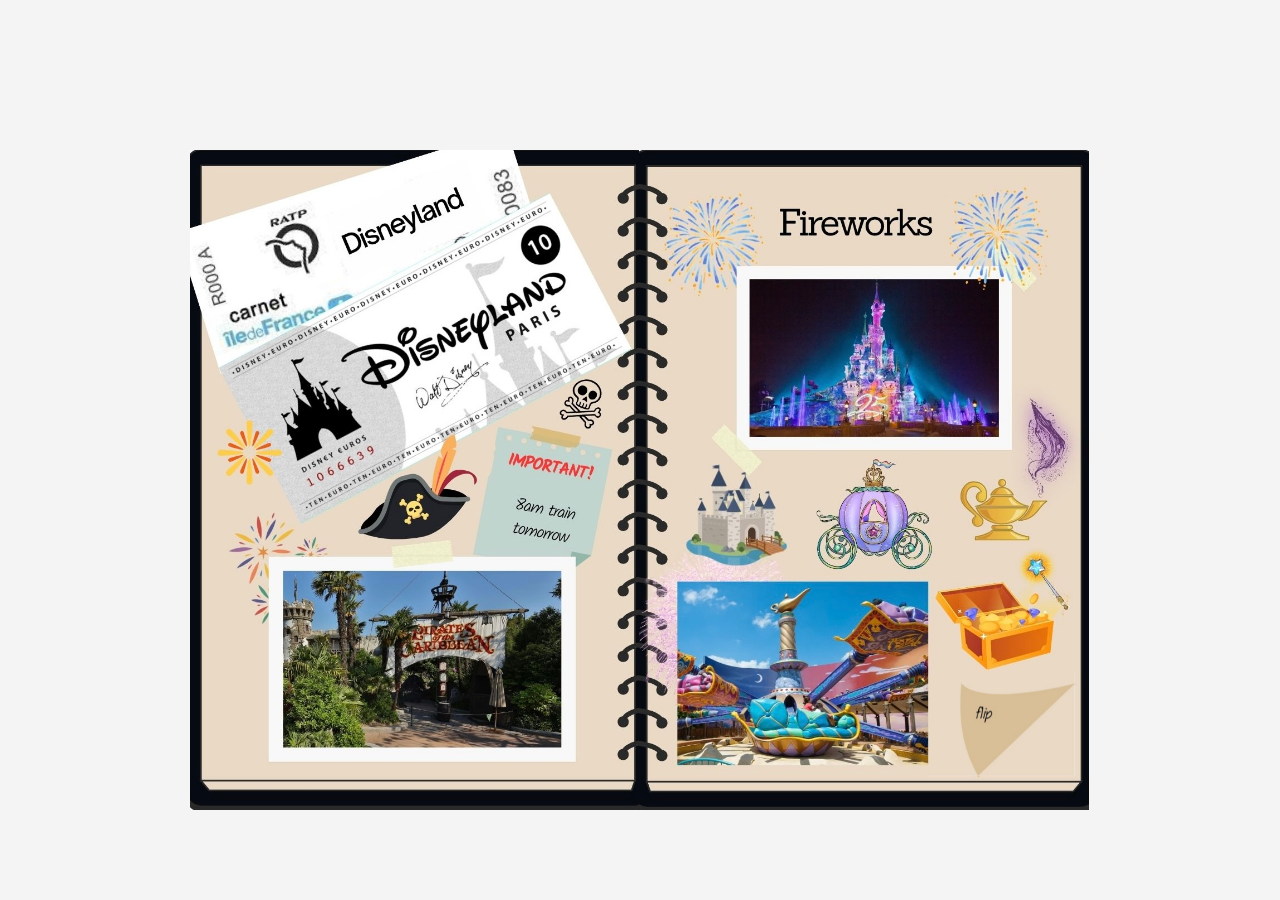
==== index.html @ 37181499 "Initial commit" ====
<!DOCTYPE html>
<html lang="en">

<head>
    <meta charset="UTF-8">
    <meta name="viewport" content="width=device-width, initial-scale=1.0">
    <title>Book Flip</title>
    <link rel="stylesheet" href="style.css">
</head>

<body>
    <div class="book-container">

        <div class="book">

            <!-- Scene 5 LEFT (static) -->
            <div class="page static-left">
                <img src="assets/scene5/scene5-left.jpg" alt="Scene 5 Left">
            </div>

            <!-- Scene 5 RIGHT (flipping page) -->
            <div class="page flip-page" id="flipPage">
                <div class="front">
                    <img src="assets/scene5/scene5-right.jpg" alt="Scene 5 Right">
                </div>
                <div class="back">
                    <img src="assets/scene6/scene6-left.jpg" alt="Scene 6 Left">
                </div>
            </div>

            <div class="page flip-page" id="page2">
                <div class="front">
                    <img src="assets/scene6/scene6-right.jpg">
                </div>
                <div class="back">
                    <img src="assets/scene7/scene7-left.jpg">
                </div>
            </div>

            <!-- Scene 6 RIGHT (revealed after flip) -->
            <div class="page static-right">
                <img src="assets/scene6/scene6-right.jpg">
            </div>

        </div>

        <button class="flip-btn" onclick="flipPage(event)">
            <img src="assets/button.jpg">
        </button>
    </div>

    <script src="script.js"></script>
</body>

</html>
---- style.css ----
body {
    margin: 0;
    min-height: 100vh;
    display: flex;
    flex-direction: column;
    align-items: center;
    justify-content: center;
    background: #f4f4f4;
}

/* NEW: wrapper so button is relative to book */
.book-container {
    position: relative;
    width: 90vw;
    max-width: 900px;
}

/* BOOK */
.book {
    position: relative;
    width: 100%;
    aspect-ratio: 3 / 2;
    perspective: 2000px;
}

/* BASE PAGE */
.page {
    position: absolute;
    top: 0;
    width: 50%;
    height: 110%;
}

/* IMAGES */
.page img {
    width: 100%;
    height: 100%;
    object-fit: cover;
    background: white;
    display: block;
}

/* LEFT PAGE */
.static-left {
    left: 0;
    z-index: 1;
}

/* RIGHT PAGE (behind) */
.static-right {
    left: calc(50% - 1px);
    z-index: 0;
}

/* FLIPPING PAGE */
.flip-page {
    left: calc(50% - 1px);
    transform-style: preserve-3d;
    transform-origin: left;
    transition: transform 1s ease;
    z-index: 2;
}

/* FLIP */
.flip-page.flipped {
    transform: rotateY(-180deg);
}

/* FRONT & BACK */
.front,
.back {
    position: absolute;
    width: 100%;
    height: 100%;
    backface-visibility: hidden;
}

.back {
    transform: rotateY(180deg);
}

.flip-btn {
    position: absolute;
    top: 87%;
    right: 1%;
    /* centers on right page */

    background: transparent;
    border: none;
    cursor: pointer;
    z-index: 10;
    display: flex;
    justify-content: end;
}

/* BUTTON IMAGE */
.flip-btn img {
    width: 35%;
    height: auto;
    display: block;
}

/* STACKING ORDER */
#flipPage {
    z-index: 3;
}

#page2 {
    z-index: 2;
}

/* 📱 MOBILE */
@media (max-width: 600px) {
    .book-container {
        width: 95vw;
    }

    .book {
        aspect-ratio: 2 / 3;
    }

    .flip-btn img {
        width: 45px;
    }
}
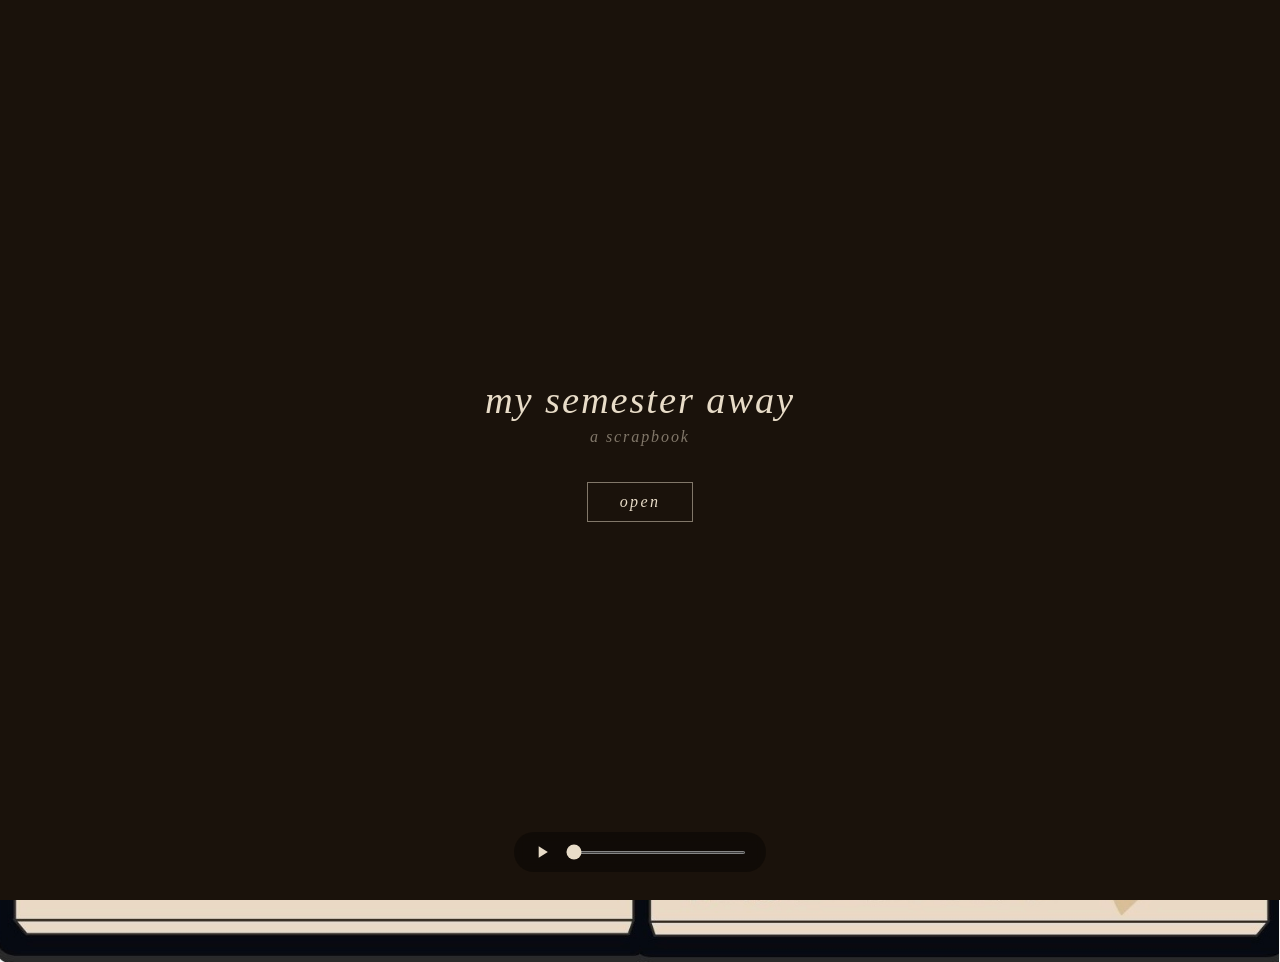
==== commit 0c57dd54: "scn1&2 v1" ====
--- a/index.html
+++ b/index.html
@@ -1,55 +1,122 @@
-<!DOCTYPE html>
+<!doctype html>
 <html lang="en">
+  <head>
+    <meta charset="UTF-8" />
+    <meta name="viewport" content="width=device-width, initial-scale=1.0" />
+    <title>Book Flip</title>
+    <link rel="stylesheet" href="style.css" />
+  </head>
 
-<head>
-    <meta charset="UTF-8">
-    <meta name="viewport" content="width=device-width, initial-scale=1.0">
-    <title>Book Flip</title>
-    <link rel="stylesheet" href="style.css">
-</head>
+  <body>
+    <audio id="mainAudio" src="assets/scene1&2/scene1and2.mp3"></audio>
 
-<body>
+    <!-- SCENE 0 — start screen -->
+    <div id="scene0" class="scene-overlay scene0-bg">
+      <div class="scene0-content">
+        <p class="scene0-title">my semester away</p>
+        <p class="scene0-sub">a scrapbook</p>
+        <button id="startBtn" class="start-btn">open</button>
+      </div>
+    </div>
+
+    <!-- SCENE 1 -->
+    <div id="scene1" class="scene-overlay hidden">
+      <div class="train-bg"></div>
+      <img src="assets/scene1&2/scn1.png" id="bag" class="bag-overlay" />
+      <img src="assets/scene1&2/hand.png" id="hand" class="hand-overlay" />
+    </div>
+
+    <div id="audioControls" class="audio-controls">
+      <button id="playPauseBtn" class="play-pause-btn" aria-label="Play/Pause">
+        <svg
+          id="iconPlay"
+          viewBox="0 0 24 24"
+          fill="currentColor"
+          width="20"
+          height="20"
+        >
+          <path d="M8 5v14l11-7z" />
+        </svg>
+        <svg
+          id="iconPause"
+          viewBox="0 0 24 24"
+          fill="currentColor"
+          width="20"
+          height="20"
+          class="hidden"
+        >
+          <path d="M6 19h4V5H6v14zm8-14v14h4V5h-4z" />
+        </svg>
+      </button>
+      <input
+        type="range"
+        id="audioSlider"
+        class="audio-slider"
+        min="0"
+        max="100"
+        value="0"
+        step="0.1"
+      />
+    </div>
+
+    <!-- SCENE 2 -->
+    <div id="scene2" class="scene-overlay hidden">
+      <img id="scn2img" src="assets/scene1&2/scn2.png" class="cover-full" />
+      <div class="click-hint">click to open</div>
+    </div>
+
     <div class="book-container">
-
-        <div class="book">
-
-            <!-- Scene 5 LEFT (static) -->
-            <div class="page static-left">
-                <img src="assets/scene5/scene5-left.jpg" alt="Scene 5 Left">
-            </div>
-
-            <!-- Scene 5 RIGHT (flipping page) -->
-            <div class="page flip-page" id="flipPage">
-                <div class="front">
-                    <img src="assets/scene5/scene5-right.jpg" alt="Scene 5 Right">
-                </div>
-                <div class="back">
-                    <img src="assets/scene6/scene6-left.jpg" alt="Scene 6 Left">
-                </div>
-            </div>
-
-            <div class="page flip-page" id="page2">
-                <div class="front">
-                    <img src="assets/scene6/scene6-right.jpg">
-                </div>
-                <div class="back">
-                    <img src="assets/scene7/scene7-left.jpg">
-                </div>
-            </div>
-
-            <!-- Scene 6 RIGHT (revealed after flip) -->
-            <div class="page static-right">
-                <img src="assets/scene6/scene6-right.jpg">
-            </div>
-
+      <!-- COVER : flips open to reveal book -->
+       <div class="book-container book-hidden"></div>
+      <div class="page flip-page" id="coverPage">
+        <div class="front">
+          <img
+            src="assets/scene1&2/scn2.png"
+            alt="Cover"
+            style="object-fit: cover"
+          />
         </div>
 
-        <button class="flip-btn" onclick="flipPage(event)">
-            <img src="assets/button.jpg">
-        </button>
+        <div class="back inside-cover"></div>
+        </div>
+      </div>
+
+      <div class="book">
+        <!-- Scene 5 LEFT (static) -->
+        <div class="page static-left">
+          <img src="assets/scene5/scene5-left.jpg" alt="Scene 5 Left" />
+        </div>
+
+        <!-- Scene 5 RIGHT (flipping page) -->
+        <div class="page flip-page" id="flipPage">
+          <div class="front">
+            <img src="assets/scene5/scene5-right.jpg" alt="Scene 5 Right" />
+          </div>
+          <div class="back">
+            <img src="assets/scene6/scene6-left.jpg" alt="Scene 6 Left" />
+          </div>
+        </div>
+
+        <div class="page flip-page" id="page2">
+          <div class="front">
+            <img src="assets/scene6/scene6-right.jpg" />
+          </div>
+          <div class="back">
+            <img src="assets/scene7/scene7-left.jpg" />
+          </div>
+        </div>
+
+        <!-- Scene 6 RIGHT (revealed after flip) -->
+        <div class="page static-right">
+          <img src="assets/scene6/scene6-right.jpg" />
+        </div>
+      </div>
+
+      <button class="flip-btn" onclick="flipPage(event)">
+        <img src="assets/button.jpg" />
+      </button>
     </div>
 
     <script src="script.js"></script>
-</body>
-
-</html>+  </body>
+</html>
--- a/style.css
+++ b/style.css
@@ -13,6 +13,7 @@
     position: relative;
     width: 90vw;
     max-width: 900px;
+    display: none;
 }
 
 /* BOOK */
@@ -81,23 +82,18 @@
 
 .flip-btn {
     position: absolute;
-    top: 87%;
-    right: 1%;
-    /* centers on right page */
-
+    bottom: 0;
+    right: 0;
+    width: 50%;
+    height: 20%;
     background: transparent;
     border: none;
     cursor: pointer;
     z-index: 10;
-    display: flex;
-    justify-content: end;
-}
-
-/* BUTTON IMAGE */
+}
+
 .flip-btn img {
-    width: 35%;
-    height: auto;
-    display: block;
+    display: none;
 }
 
 /* STACKING ORDER */
@@ -113,6 +109,7 @@
 @media (max-width: 600px) {
     .book-container {
         width: 95vw;
+
     }
 
     .book {
@@ -122,4 +119,213 @@
     .flip-btn img {
         width: 45px;
     }
+}
+
+/* SCENE OVERLAYS */
+.scene-overlay {
+    position: fixed;
+    inset: 0;
+    width: 100vw;
+    height: 100vh;
+    z-index: 100;
+    overflow: hidden;
+}
+
+/* SCENE 0 */
+.scene0-bg {
+    background: #1a120b;
+    display: flex;
+    align-items: center;
+    justify-content: center;
+}
+
+.scene0-content {
+    text-align: center;
+}
+
+.scene0-title {
+    font-family: Georgia, serif;
+    font-style: italic;
+    color: #e8dcc8;
+    font-size: 2.4rem;
+    margin: 0 0 6px;
+    letter-spacing: 0.05em;
+}
+
+.scene0-sub {
+    font-family: Georgia, serif;
+    font-style: italic;
+    color: rgba(232, 220, 200, 0.5);
+    font-size: 1rem;
+    margin: 0 0 36px;
+    letter-spacing: 0.12em;
+}
+
+.start-btn {
+    background: transparent;
+    border: 1px solid rgba(232, 220, 200, 0.5);
+    color: #e8dcc8;
+    font-family: Georgia, serif;
+    font-style: italic;
+    font-size: 1rem;
+    padding: 10px 32px;
+    cursor: pointer;
+    letter-spacing: 0.15em;
+    transition: border-color 0.3s, color 0.3s;
+}
+
+.start-btn:hover {
+    border-color: #e8dcc8;
+    color: #fff;
+}
+
+/* SCENE 1 */
+.train-bg {
+    position: absolute;
+    inset: 0;
+    background: url('assets/scene1&2/train.gif') center / cover no-repeat;
+}
+
+.bag-overlay {
+    position: absolute;
+    bottom: 0;
+    right: 0;
+    width: 30%;
+    object-fit: contain;
+    object-position: bottom;
+}
+
+/* hand starts invisible, transitions in */
+.hand-overlay {
+    position: absolute;
+    bottom: 2%;
+    right: 0%;
+    width: 18%;
+    object-fit: contain;
+    opacity: 0;
+    transition: opacity 0.2s ease;
+    transform: rotate(45deg);
+}
+
+.hand-overlay.visible {
+    opacity: 1;
+    transform: rotate(45deg);
+}
+
+/* SCENE 2 */
+.cover-full {
+    position: absolute;
+    bottom: 0;
+    left: 50%;
+    width: 38%;
+    height: auto;
+    object-fit: contain;
+    transform: translateX(-50%);
+    transform-origin: bottom center;
+    transition: width 0.8s cubic-bezier(0.4, 0, 0.2, 1),
+        height 0.8s cubic-bezier(0.4, 0, 0.2, 1),
+        left 0.8s cubic-bezier(0.4, 0, 0.2, 1),
+        transform 0.8s cubic-bezier(0.4, 0, 0.2, 1);
+}
+
+.cover-full.expanded {
+    width: auto;
+    height: 100%;
+    left: 50%;
+    transform: translateX(-50%);
+    object-fit: contain;
+}
+
+.click-hint {
+    position: absolute;
+    bottom: 32px;
+    left: 50%;
+    transform: translateX(-50%);
+    font-family: Georgia, serif;
+    font-style: italic;
+    color: rgba(255, 255, 255, 0.7);
+    font-size: 0.9rem;
+    letter-spacing: 0.08em;
+    animation: pulse 2s ease-in-out infinite;
+}
+
+@keyframes pulse {
+
+    0%,
+    100% {
+        opacity: 0.4;
+    }
+
+    50% {
+        opacity: 1;
+    }
+}
+
+/* UTILITIES */
+.hidden {
+    display: none;
+}
+
+.fade-out {
+    animation: fadeOut 0.6s ease forwards;
+}
+
+@keyframes fadeOut {
+    to {
+        opacity: 0;
+        pointer-events: none;
+    }
+}
+
+.audio-controls {
+    position: fixed;
+    bottom: 28px;
+    left: 50%;
+    transform: translateX(-50%);
+    display: flex;
+    align-items: center;
+    gap: 12px;
+    z-index: 200;
+    background: rgba(0, 0, 0, 0.35);
+    backdrop-filter: blur(6px);
+    padding: 10px 18px;
+    border-radius: 40px;
+}
+
+.play-pause-btn {
+    background: none;
+    border: none;
+    color: #e8dcc8;
+    cursor: pointer;
+    display: flex;
+    align-items: center;
+    padding: 0;
+    flex-shrink: 0;
+}
+
+.audio-slider {
+    width: 180px;
+    accent-color: #e8dcc8;
+    cursor: pointer;
+    height: 3px;
+}
+
+.book-hidden {
+    display: none;
+}
+
+.flip-btn img {
+    display: none;
+}
+
+.flip-btn {
+    position: absolute;
+    bottom: 0;
+    right: 0;
+    width: 50%;
+    height: 20%;
+    background: transparent;
+    border: none;
+    cursor: pointer;
+    z-index: 10;
 }
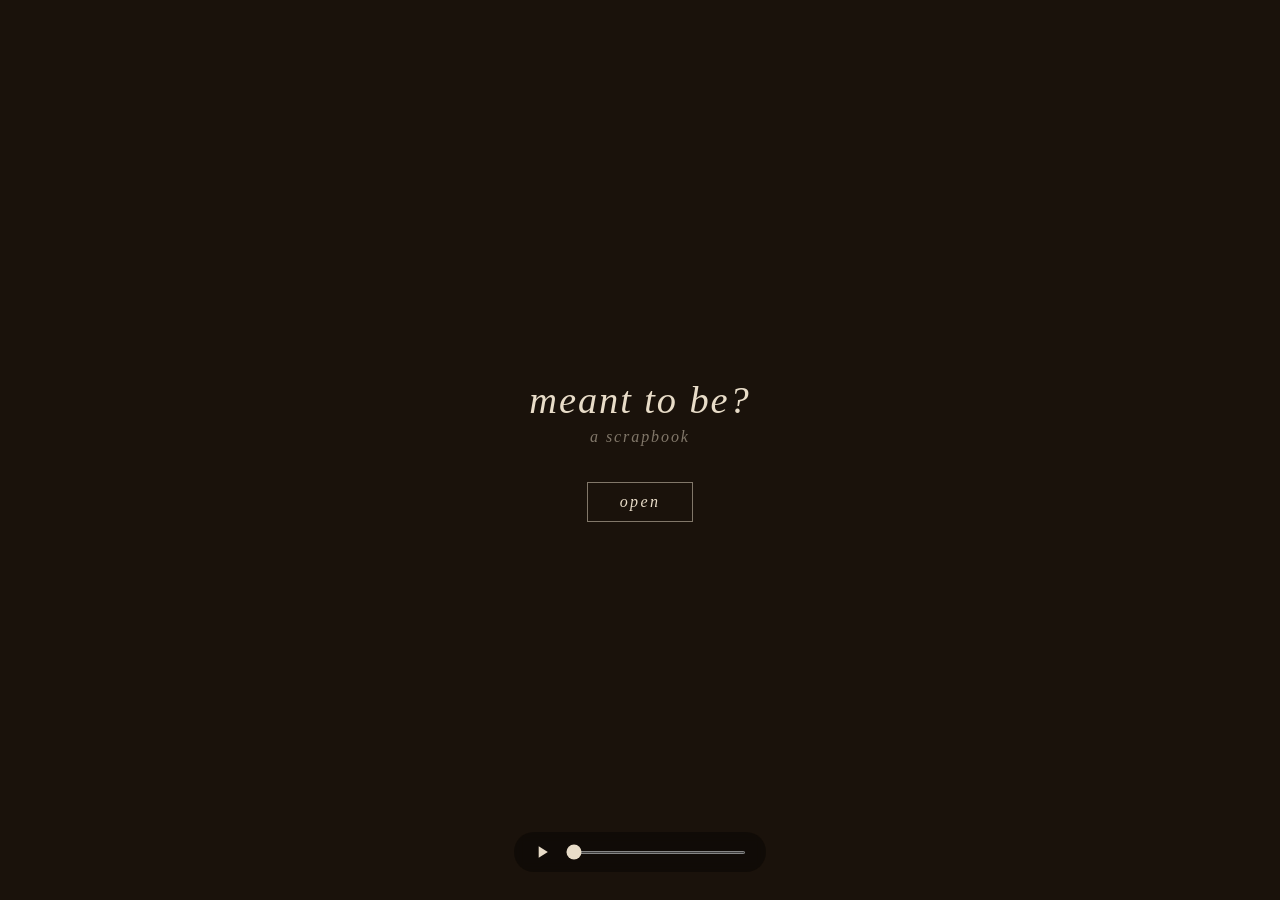
==== commit 53c9f3ff: "scn1&2 bg book fix" ====
--- a/index.html
+++ b/index.html
@@ -3,17 +3,16 @@
   <head>
     <meta charset="UTF-8" />
     <meta name="viewport" content="width=device-width, initial-scale=1.0" />
-    <title>Book Flip</title>
+    <title>meant to be?</title>
     <link rel="stylesheet" href="style.css" />
   </head>
-
   <body>
     <audio id="mainAudio" src="assets/scene1&2/scene1and2.mp3"></audio>
 
-    <!-- SCENE 0 — start screen -->
+    <!-- SCENE 0 -->
     <div id="scene0" class="scene-overlay scene0-bg">
       <div class="scene0-content">
-        <p class="scene0-title">my semester away</p>
+        <p class="scene0-title">meant to be?</p>
         <p class="scene0-sub">a scrapbook</p>
         <button id="startBtn" class="start-btn">open</button>
       </div>
@@ -26,7 +25,8 @@
       <img src="assets/scene1&2/hand.png" id="hand" class="hand-overlay" />
     </div>
 
-    <div id="audioControls" class="audio-controls">
+    <!-- AUDIO CONTROLS -->
+    <div id="audioControls" class="audio-controls hidden">
       <button id="playPauseBtn" class="play-pause-btn" aria-label="Play/Pause">
         <svg
           id="iconPlay"
@@ -62,32 +62,15 @@
     <!-- SCENE 2 -->
     <div id="scene2" class="scene-overlay hidden">
       <img id="scn2img" src="assets/scene1&2/scn2.png" class="cover-full" />
-      <div class="click-hint">click to open</div>
+      <button id="openBookBtn" class="open-book-btn">open the scrapbook</button>
     </div>
 
+    <!-- BOOK -->
     <div class="book-container">
-      <!-- COVER : flips open to reveal book -->
-       <div class="book-container book-hidden"></div>
-      <div class="page flip-page" id="coverPage">
-        <div class="front">
-          <img
-            src="assets/scene1&2/scn2.png"
-            alt="Cover"
-            style="object-fit: cover"
-          />
-        </div>
-
-        <div class="back inside-cover"></div>
-        </div>
-      </div>
-
       <div class="book">
-        <!-- Scene 5 LEFT (static) -->
         <div class="page static-left">
           <img src="assets/scene5/scene5-left.jpg" alt="Scene 5 Left" />
         </div>
-
-        <!-- Scene 5 RIGHT (flipping page) -->
         <div class="page flip-page" id="flipPage">
           <div class="front">
             <img src="assets/scene5/scene5-right.jpg" alt="Scene 5 Right" />
@@ -96,7 +79,6 @@
             <img src="assets/scene6/scene6-left.jpg" alt="Scene 6 Left" />
           </div>
         </div>
-
         <div class="page flip-page" id="page2">
           <div class="front">
             <img src="assets/scene6/scene6-right.jpg" />
@@ -105,13 +87,10 @@
             <img src="assets/scene7/scene7-left.jpg" />
           </div>
         </div>
-
-        <!-- Scene 6 RIGHT (revealed after flip) -->
         <div class="page static-right">
           <img src="assets/scene6/scene6-right.jpg" />
         </div>
       </div>
-
       <button class="flip-btn" onclick="flipPage(event)">
         <img src="assets/button.jpg" />
       </button>
--- a/style.css
+++ b/style.css
@@ -8,7 +8,6 @@
     background: #f4f4f4;
 }
 
-/* NEW: wrapper so button is relative to book */
 .book-container {
     position: relative;
     width: 90vw;
@@ -16,7 +15,6 @@
     display: none;
 }
 
-/* BOOK */
 .book {
     position: relative;
     width: 100%;
@@ -24,7 +22,6 @@
     perspective: 2000px;
 }
 
-/* BASE PAGE */
 .page {
     position: absolute;
     top: 0;
@@ -32,7 +29,6 @@
     height: 110%;
 }
 
-/* IMAGES */
 .page img {
     width: 100%;
     height: 100%;
@@ -41,19 +37,16 @@
     display: block;
 }
 
-/* LEFT PAGE */
 .static-left {
     left: 0;
     z-index: 1;
 }
 
-/* RIGHT PAGE (behind) */
 .static-right {
     left: calc(50% - 1px);
     z-index: 0;
 }
 
-/* FLIPPING PAGE */
 .flip-page {
     left: calc(50% - 1px);
     transform-style: preserve-3d;
@@ -62,12 +55,10 @@
     z-index: 2;
 }
 
-/* FLIP */
 .flip-page.flipped {
     transform: rotateY(-180deg);
 }
 
-/* FRONT & BACK */
 .front,
 .back {
     position: absolute;
@@ -96,7 +87,6 @@
     display: none;
 }
 
-/* STACKING ORDER */
 #flipPage {
     z-index: 3;
 }
@@ -105,19 +95,13 @@
     z-index: 2;
 }
 
-/* 📱 MOBILE */
 @media (max-width: 600px) {
     .book-container {
         width: 95vw;
-
     }
 
     .book {
         aspect-ratio: 2 / 3;
-    }
-
-    .flip-btn img {
-        width: 45px;
     }
 }
 
@@ -183,19 +167,18 @@
 .train-bg {
     position: absolute;
     inset: 0;
-    background: url('assets/scene1&2/train.gif') center / cover no-repeat;
+    background: url('assets/scene1&2/train.gif') center bottom / cover no-repeat;
 }
 
 .bag-overlay {
     position: absolute;
     bottom: 0;
     right: 0;
-    width: 30%;
+    width: 38%;
     object-fit: contain;
     object-position: bottom;
 }
 
-/* hand starts invisible, transitions in */
 .hand-overlay {
     position: absolute;
     bottom: 2%;
@@ -213,6 +196,10 @@
 }
 
 /* SCENE 2 */
+#scene2 {
+    background: #e8dcc8;
+}
+
 .cover-full {
     position: absolute;
     bottom: 0;
@@ -236,29 +223,27 @@
     object-fit: contain;
 }
 
-.click-hint {
-    position: absolute;
-    bottom: 32px;
+.open-book-btn {
+    position: absolute;
+    bottom: 40px;
     left: 50%;
     transform: translateX(-50%);
+    background: transparent;
+    border: 1px solid rgba(80, 50, 20, 0.5);
+    color: rgba(80, 50, 20, 0.85);
     font-family: Georgia, serif;
     font-style: italic;
-    color: rgba(255, 255, 255, 0.7);
-    font-size: 0.9rem;
-    letter-spacing: 0.08em;
+    font-size: 1rem;
+    padding: 10px 32px;
+    cursor: pointer;
+    letter-spacing: 0.15em;
+    z-index: 102;
     animation: pulse 2s ease-in-out infinite;
-}
-
-@keyframes pulse {
-
-    0%,
-    100% {
-        opacity: 0.4;
-    }
-
-    50% {
-        opacity: 1;
-    }
+    transition: border-color 0.3s;
+}
+
+.open-book-btn:hover {
+    border-color: rgba(80, 50, 20, 1);
 }
 
 /* UTILITIES */
@@ -277,6 +262,19 @@
     }
 }
 
+@keyframes pulse {
+
+    0%,
+    100% {
+        opacity: 0.5;
+    }
+
+    50% {
+        opacity: 1;
+    }
+}
+
+/* AUDIO CONTROLS */
 .audio-controls {
     position: fixed;
     bottom: 28px;
@@ -308,24 +306,4 @@
     accent-color: #e8dcc8;
     cursor: pointer;
     height: 3px;
-}
-
-.book-hidden {
-    display: none;
-}
-
-.flip-btn img {
-    display: none;
-}
-
-.flip-btn {
-    position: absolute;
-    bottom: 0;
-    right: 0;
-    width: 50%;
-    height: 20%;
-    background: transparent;
-    border: none;
-    cursor: pointer;
-    z-index: 10;
 }
